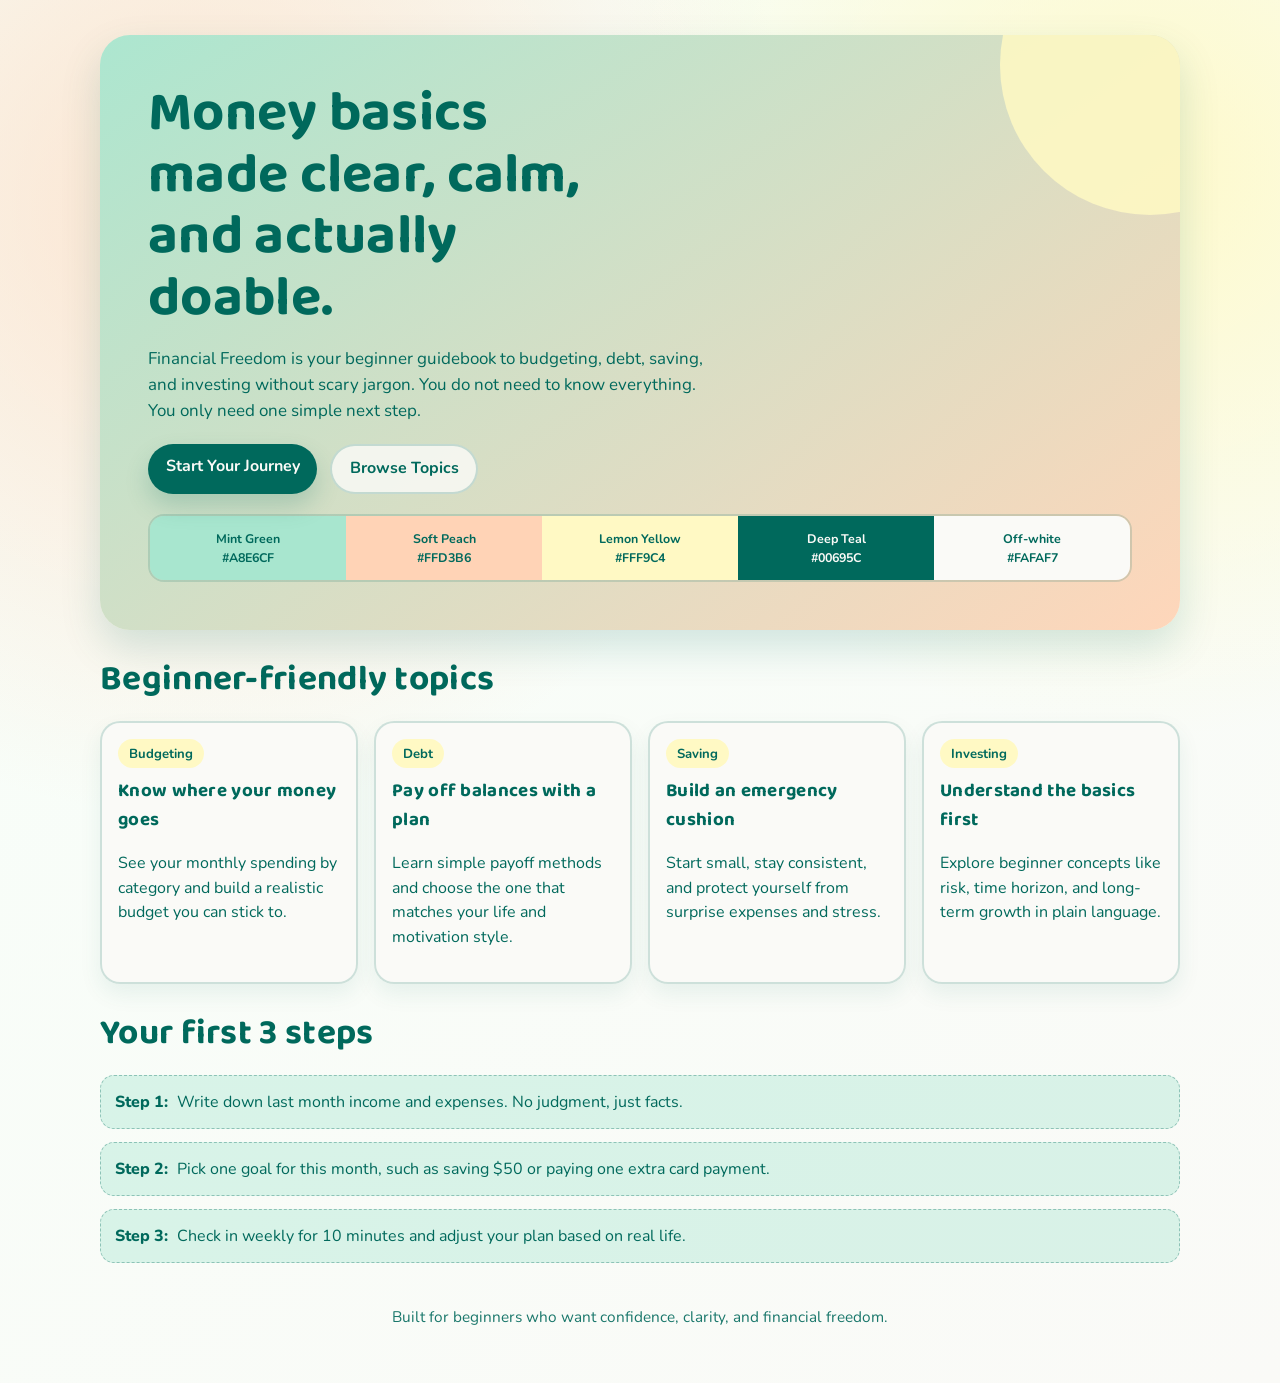
==== index.html @ d7cf0366 "budgeting" ====
<!doctype html>
<html lang="en">
	<head>
		<meta charset="UTF-8" />
		<meta name="viewport" content="width=device-width, initial-scale=1.0" />
		<title>Financial Freedom | Beginner Guidebook</title>
		<meta
			name="description"
			content="A playful beginner-friendly financial guide to budgeting, saving, debt payoff, and investing basics."
		/>
		<link rel="preconnect" href="https://fonts.googleapis.com" />
		<link rel="preconnect" href="https://fonts.gstatic.com" crossorigin />
		<link
			href="https://fonts.googleapis.com/css2?family=Baloo+2:wght@500;700;800&family=Nunito:wght@400;600;700&display=swap"
			rel="stylesheet"
		/>
		<style>
			:root {
				--mint-green: #a8e6cf;
				--soft-peach: #ffd3b6;
				--lemon-yellow: #fff9c4;
				--deep-teal: #00695c;
				--off-white: #fafaf7;

				--card-shadow: 0 18px 40px rgba(0, 105, 92, 0.16);
				--radius: 20px;
			}

			* {
				box-sizing: border-box;
			}

			html {
				-webkit-text-size-adjust: 100%;
			}

			body {
				margin: 0;
				font-family: "Nunito", "Segoe UI", Tahoma, Geneva, Verdana, sans-serif;
				background: radial-gradient(circle at 15% 15%, rgba(255, 211, 182, 0.6), transparent 38%),
					radial-gradient(circle at 90% 12%, rgba(255, 249, 196, 0.85), transparent 34%),
					linear-gradient(145deg, #f7fff9, var(--off-white));
				color: var(--deep-teal);
				line-height: 1.55;
			}

			.page {
				width: min(1080px, 92vw);
				margin: 0 auto;
				padding: 1.2rem 0 3rem;
			}

			.hero {
				margin-top: 1rem;
				background: linear-gradient(145deg, rgba(168, 230, 207, 0.95), rgba(255, 211, 182, 0.92));
				border-radius: calc(var(--radius) + 10px);
				box-shadow: var(--card-shadow);
				padding: clamp(1.5rem, 4vw, 3rem);
				position: relative;
				overflow: hidden;
			}

			.hero::after {
				content: "";
				position: absolute;
				width: 300px;
				height: 300px;
				border-radius: 50%;
				background: rgba(255, 249, 196, 0.85);
				right: -120px;
				top: -120px;
			}

			h1,
			h2,
			h3 {
				font-family: "Baloo 2", "Trebuchet MS", sans-serif;
				letter-spacing: 0.3px;
				margin: 0;
			}

			h1 {
				font-size: clamp(2rem, 5vw, 3.5rem);
				line-height: 1.1;
				max-width: 14ch;
				position: relative;
				z-index: 1;
			}

			.hero p {
				max-width: 56ch;
				font-size: 1.06rem;
				margin: 1rem 0 1.2rem;
				position: relative;
				z-index: 1;
			}

			.hero-cta {
				display: flex;
				flex-wrap: wrap;
				gap: 0.8rem;
				position: relative;
				z-index: 1;
			}

			.btn {
				display: inline-block;
				text-decoration: none;
				font-weight: 700;
				border-radius: 999px;
				padding: 0.68rem 1.1rem;
				transition: transform 220ms ease, box-shadow 220ms ease;
			}

			.btn-primary {
				background: var(--deep-teal);
				color: var(--off-white);
				box-shadow: 0 12px 24px rgba(0, 105, 92, 0.2);
			}

			.btn-secondary {
				background: rgba(250, 250, 247, 0.82);
				color: var(--deep-teal);
				border: 2px solid rgba(0, 105, 92, 0.2);
			}

			.btn:hover {
				transform: translateY(-2px) scale(1.02);
			}

			.palette-strip {
				margin: 1.25rem 0 0;
				display: grid;
				grid-template-columns: repeat(5, 1fr);
				border-radius: 16px;
				overflow: hidden;
				border: 2px solid rgba(0, 105, 92, 0.16);
			}

			.swatch {
				min-height: 64px;
				display: grid;
				place-items: center;
				text-align: center;
				font-size: 0.78rem;
				font-weight: 700;
			}

			.swatch:nth-child(1) {
				background: var(--mint-green);
			}
			.swatch:nth-child(2) {
				background: var(--soft-peach);
			}
			.swatch:nth-child(3) {
				background: var(--lemon-yellow);
			}
			.swatch:nth-child(4) {
				background: var(--deep-teal);
				color: var(--off-white);
			}
			.swatch:nth-child(5) {
				background: var(--off-white);
			}

			.section {
				margin-top: 1.4rem;
			}

			.section h2 {
				font-size: clamp(1.6rem, 3vw, 2.2rem);
			}

			.cards {
				display: grid;
				grid-template-columns: repeat(auto-fit, minmax(220px, 1fr));
				gap: 1rem;
				margin-top: 0.9rem;
			}

			.card {
				background: rgba(250, 250, 247, 0.96);
				border: 2px solid rgba(0, 105, 92, 0.18);
				border-radius: var(--radius);
				padding: 1rem;
				box-shadow: 0 10px 22px rgba(0, 105, 92, 0.08);
				animation: riseIn 650ms ease both;
			}

			.card:nth-child(2) {
				animation-delay: 120ms;
			}

			.card:nth-child(3) {
				animation-delay: 240ms;
			}

			.card:nth-child(4) {
				animation-delay: 360ms;
			}

			.chip {
				display: inline-block;
				margin-bottom: 0.55rem;
				border-radius: 999px;
				background: var(--lemon-yellow);
				padding: 0.26rem 0.7rem;
				font-weight: 700;
				font-size: 0.82rem;
			}

			.steps {
				margin: 0.9rem 0 0;
				padding: 0;
				list-style: none;
				display: grid;
				gap: 0.8rem;
			}

			.steps li {
				background: rgba(168, 230, 207, 0.4);
				border-radius: 14px;
				border: 1.5px dashed rgba(0, 105, 92, 0.35);
				padding: 0.85rem;
			}

			.step-title {
				display: inline-block;
				font-weight: 800;
				margin-right: 0.35rem;
			}

			footer {
				margin-top: 1.4rem;
				text-align: center;
				padding: 1.2rem 0 0.4rem;
				font-size: 0.96rem;
				opacity: 0.9;
			}

			@keyframes riseIn {
				from {
					transform: translateY(16px);
					opacity: 0;
				}
				to {
					transform: translateY(0);
					opacity: 1;
				}
			}

			@media (max-width: 680px) {
				.page {
					width: min(1080px, 96vw);
					padding: 0.9rem 0 2rem;
				}

				.hero {
					border-radius: 22px;
				}

				.hero-cta {
					flex-direction: column;
					align-items: stretch;
				}

				.btn {
					text-align: center;
				}

				.palette-strip {
					grid-template-columns: 1fr;
				}

				.swatch {
					min-height: 50px;
				}

				.cards {
					grid-template-columns: 1fr;
				}
			}

			@media (max-width: 420px) {
				h1 {
					font-size: clamp(1.8rem, 8.5vw, 2.35rem);
				}

				.hero p,
				footer {
					font-size: 0.95rem;
				}
			}
		</style>
	</head>
	<body>
		<main class="page">
			<section class="hero" aria-label="Hero section">
				<h1>Money basics made clear, calm, and actually doable.</h1>
				<p>
					Financial Freedom is your beginner guidebook to budgeting, debt, saving, and investing without scary
					jargon. You do not need to know everything. You only need one simple next step.
				</p>
				<div class="hero-cta">
					<a class="btn btn-primary" href="#start">Start Your Journey</a>
					<a class="btn btn-secondary" href="#topics">Browse Topics</a>
				</div>
				<div class="palette-strip" aria-label="Brand color palette">
					<div class="swatch">Mint Green<br />#A8E6CF</div>
					<div class="swatch">Soft Peach<br />#FFD3B6</div>
					<div class="swatch">Lemon Yellow<br />#FFF9C4</div>
					<div class="swatch">Deep Teal<br />#00695C</div>
					<div class="swatch">Off-white<br />#FAFAF7</div>
				</div>
			</section>

			<section class="section" id="topics" aria-label="Main topics">
				<h2>Beginner-friendly topics</h2>
				<div class="cards">
					<article class="card">
						<span class="chip">Budgeting</span>
						<h3>Know where your money goes</h3>
						<p>See your monthly spending by category and build a realistic budget you can stick to.</p>
					</article>

					<article class="card">
						<span class="chip">Debt</span>
						<h3>Pay off balances with a plan</h3>
						<p>Learn simple payoff methods and choose the one that matches your life and motivation style.</p>
					</article>

					<article class="card">
						<span class="chip">Saving</span>
						<h3>Build an emergency cushion</h3>
						<p>Start small, stay consistent, and protect yourself from surprise expenses and stress.</p>
					</article>

					<article class="card">
						<span class="chip">Investing</span>
						<h3>Understand the basics first</h3>
						<p>Explore beginner concepts like risk, time horizon, and long-term growth in plain language.</p>
					</article>
				</div>
			</section>

			<section class="section" id="start" aria-label="Getting started steps">
				<h2>Your first 3 steps</h2>
				<ol class="steps">
					<li>
						<span class="step-title">Step 1:</span>
						Write down last month income and expenses. No judgment, just facts.
					</li>
					<li>
						<span class="step-title">Step 2:</span>
						Pick one goal for this month, such as saving $50 or paying one extra card payment.
					</li>
					<li>
						<span class="step-title">Step 3:</span>
						Check in weekly for 10 minutes and adjust your plan based on real life.
					</li>
				</ol>
			</section>

			<footer>
				Built for beginners who want confidence, clarity, and financial freedom.
			</footer>
		</main>
	</body>
</html>
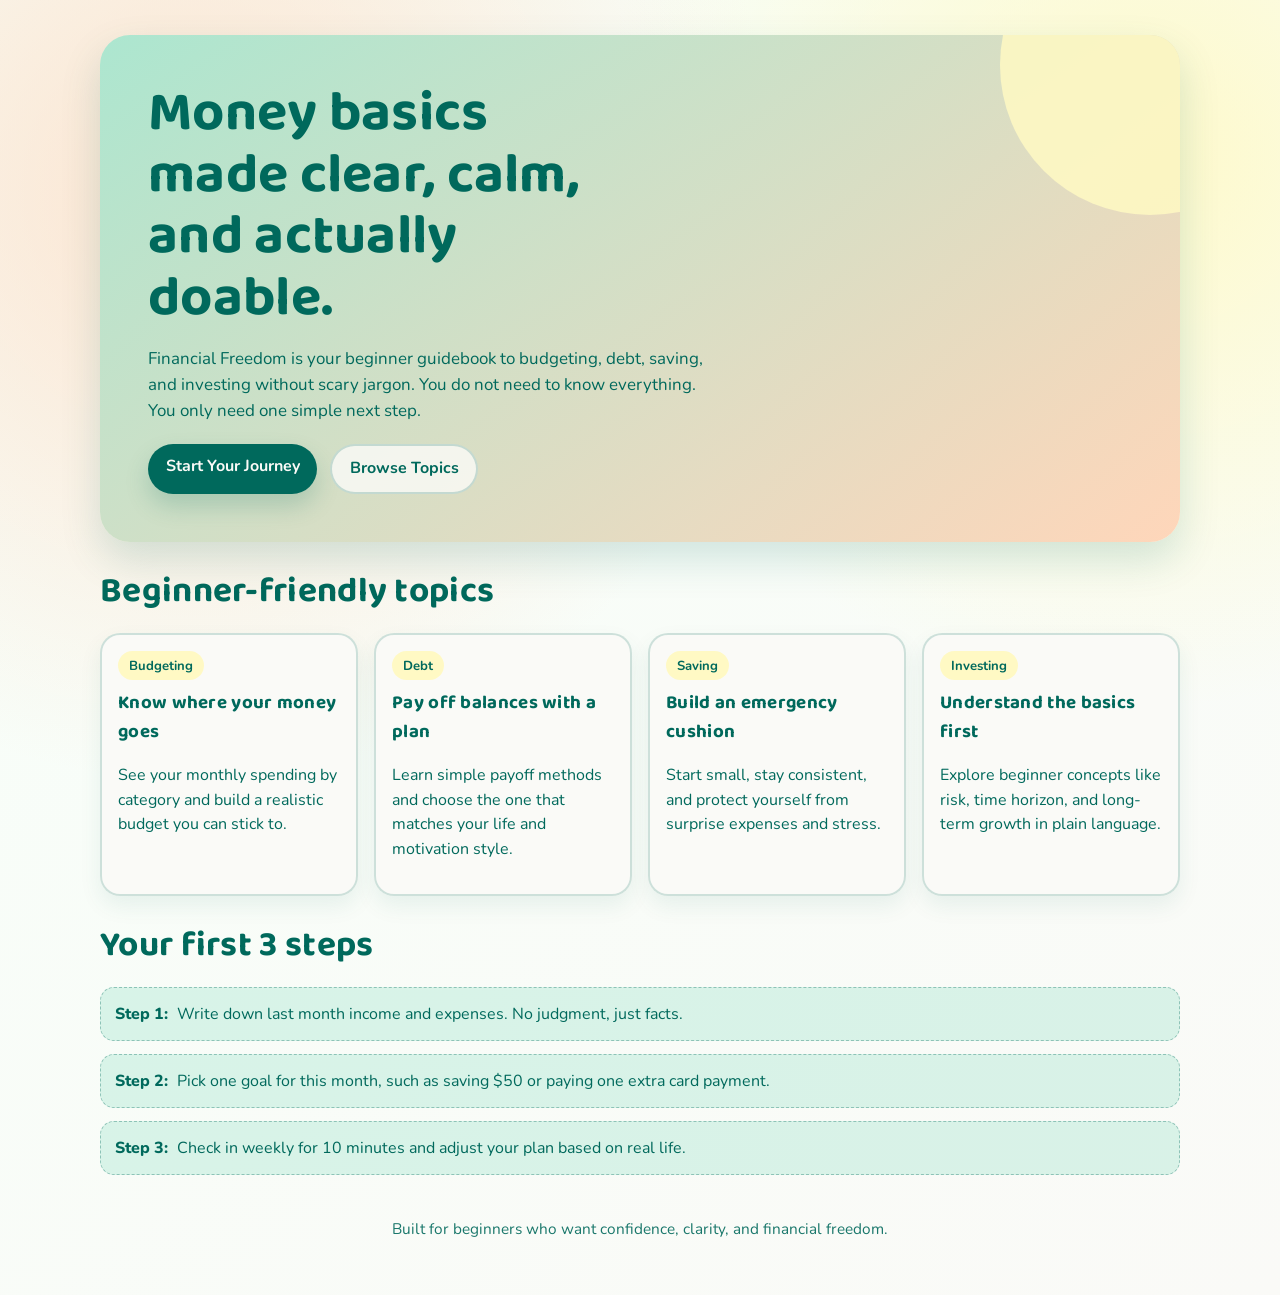
==== commit c0dabf17: "Update index.html" ====
--- a/index.html
+++ b/index.html
@@ -128,41 +128,6 @@
 				transform: translateY(-2px) scale(1.02);
 			}
 
-			.palette-strip {
-				margin: 1.25rem 0 0;
-				display: grid;
-				grid-template-columns: repeat(5, 1fr);
-				border-radius: 16px;
-				overflow: hidden;
-				border: 2px solid rgba(0, 105, 92, 0.16);
-			}
-
-			.swatch {
-				min-height: 64px;
-				display: grid;
-				place-items: center;
-				text-align: center;
-				font-size: 0.78rem;
-				font-weight: 700;
-			}
-
-			.swatch:nth-child(1) {
-				background: var(--mint-green);
-			}
-			.swatch:nth-child(2) {
-				background: var(--soft-peach);
-			}
-			.swatch:nth-child(3) {
-				background: var(--lemon-yellow);
-			}
-			.swatch:nth-child(4) {
-				background: var(--deep-teal);
-				color: var(--off-white);
-			}
-			.swatch:nth-child(5) {
-				background: var(--off-white);
-			}
-
 			.section {
 				margin-top: 1.4rem;
 			}
@@ -266,14 +231,6 @@
 
 				.btn {
 					text-align: center;
-				}
-
-				.palette-strip {
-					grid-template-columns: 1fr;
-				}
-
-				.swatch {
-					min-height: 50px;
 				}
 
 				.cards {
@@ -304,13 +261,6 @@
 				<div class="hero-cta">
 					<a class="btn btn-primary" href="#start">Start Your Journey</a>
 					<a class="btn btn-secondary" href="#topics">Browse Topics</a>
-				</div>
-				<div class="palette-strip" aria-label="Brand color palette">
-					<div class="swatch">Mint Green<br />#A8E6CF</div>
-					<div class="swatch">Soft Peach<br />#FFD3B6</div>
-					<div class="swatch">Lemon Yellow<br />#FFF9C4</div>
-					<div class="swatch">Deep Teal<br />#00695C</div>
-					<div class="swatch">Off-white<br />#FAFAF7</div>
 				</div>
 			</section>
 
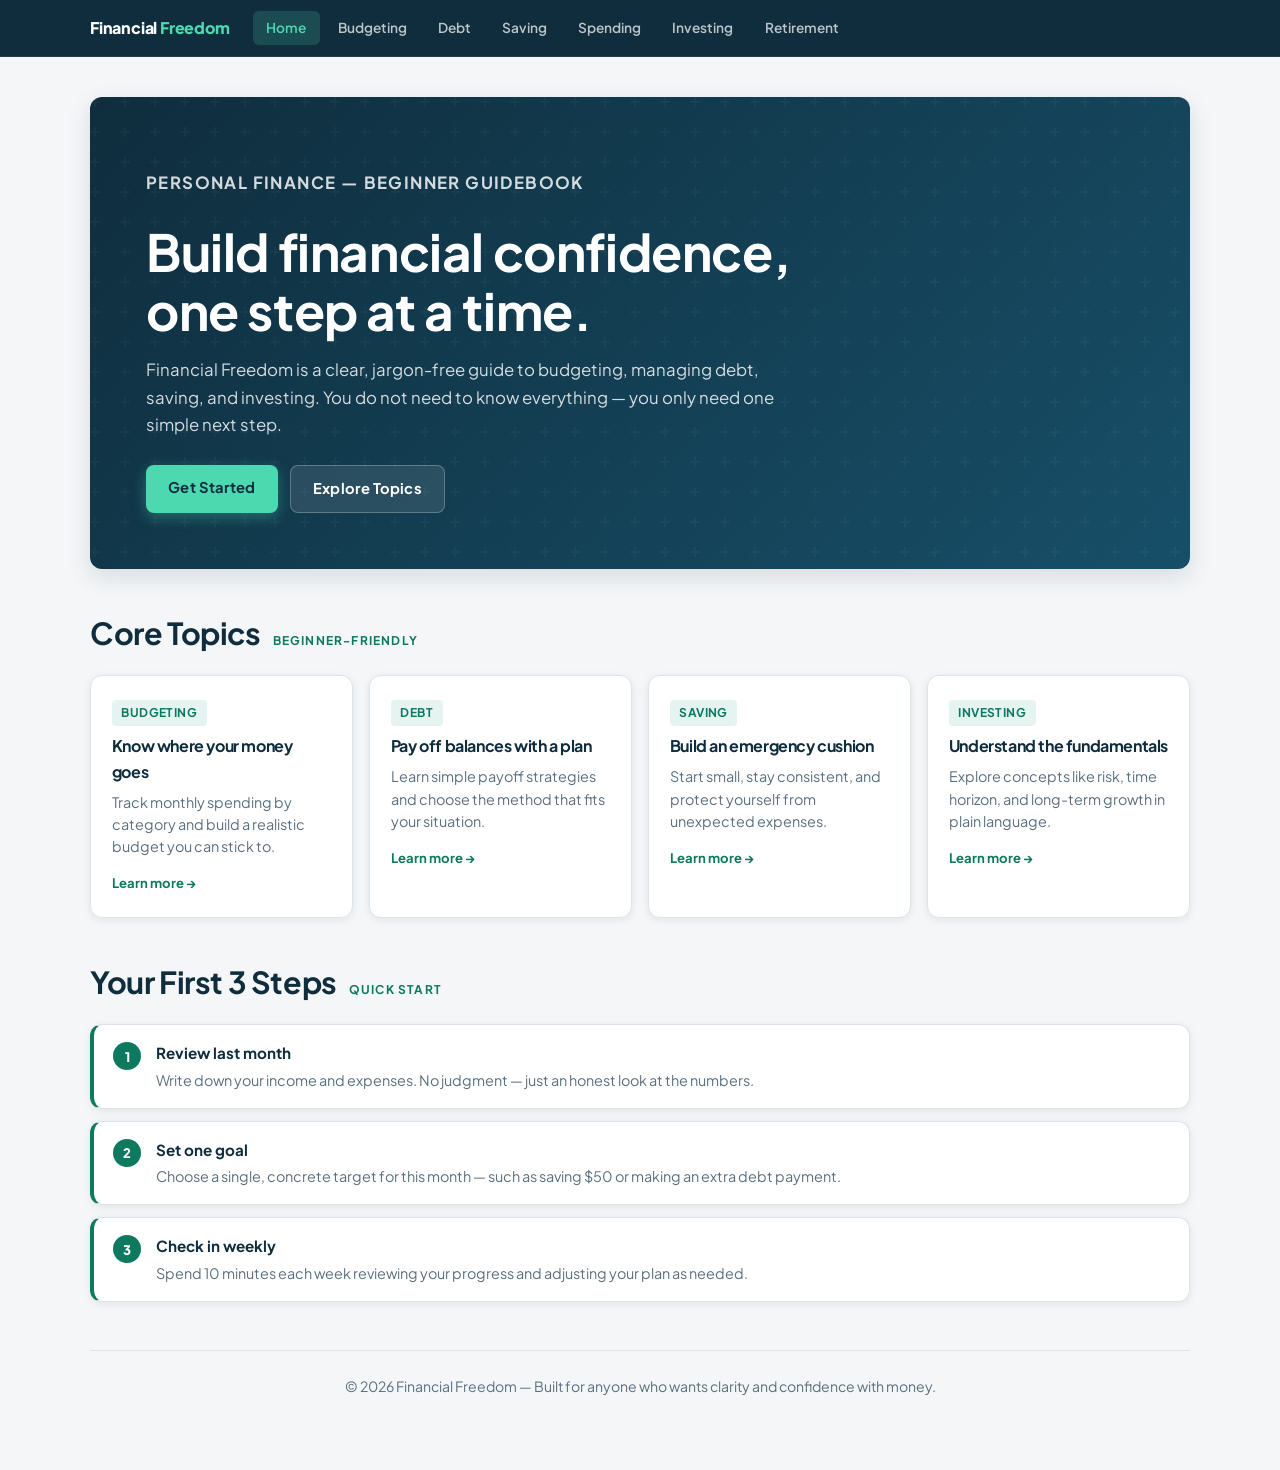
==== commit 574b0154: "changes" ====
--- a/index.html
+++ b/index.html
@@ -11,19 +11,23 @@
 		<link rel="preconnect" href="https://fonts.googleapis.com" />
 		<link rel="preconnect" href="https://fonts.gstatic.com" crossorigin />
 		<link
-			href="https://fonts.googleapis.com/css2?family=Baloo+2:wght@500;700;800&family=Nunito:wght@400;600;700&display=swap"
+			href="https://fonts.googleapis.com/css2?family=Plus+Jakarta+Sans:wght@400;500;600;700;800&display=swap"
 			rel="stylesheet"
 		/>
 		<style>
 			:root {
-				--mint-green: #a8e6cf;
-				--soft-peach: #ffd3b6;
-				--lemon-yellow: #fff9c4;
-				--deep-teal: #00695c;
-				--off-white: #fafaf7;
-
-				--card-shadow: 0 18px 40px rgba(0, 105, 92, 0.16);
-				--radius: 20px;
+				--navy: #0f2d3d;
+				--teal: #0d7a5f;
+				--teal-light: #e6f4f1;
+				--accent: #1a9e7e;
+				--text: #1c2b33;
+				--text-muted: #5a7080;
+				--bg: #f4f6f8;
+				--surface: #ffffff;
+				--border: #dde3e8;
+				--radius: 12px;
+				--shadow-sm: 0 2px 8px rgba(15, 45, 61, 0.08);
+				--shadow-md: 0 8px 24px rgba(15, 45, 61, 0.12);
 			}
 
 			* {
@@ -32,73 +36,141 @@
 
 			html {
 				-webkit-text-size-adjust: 100%;
+				scroll-behavior: smooth;
 			}
 
 			body {
 				margin: 0;
-				font-family: "Nunito", "Segoe UI", Tahoma, Geneva, Verdana, sans-serif;
-				background: radial-gradient(circle at 15% 15%, rgba(255, 211, 182, 0.6), transparent 38%),
-					radial-gradient(circle at 90% 12%, rgba(255, 249, 196, 0.85), transparent 34%),
-					linear-gradient(145deg, #f7fff9, var(--off-white));
-				color: var(--deep-teal);
-				line-height: 1.55;
-			}
-
+				font-family: "Plus Jakarta Sans", "Segoe UI", system-ui, sans-serif;
+				background: var(--bg);
+				color: var(--text);
+				line-height: 1.6;
+				font-size: 1rem;
+			}
+
+			/* ── Top navigation ── */
+			.top-nav {
+				position: sticky;
+				top: 0;
+				z-index: 100;
+				background: var(--navy);
+				border-bottom: 1px solid rgba(255, 255, 255, 0.08);
+				padding: 0;
+			}
+
+			.top-nav-inner {
+				width: min(1100px, 92vw);
+				margin: 0 auto;
+				display: flex;
+				align-items: center;
+				gap: 0.25rem;
+				height: 56px;
+			}
+
+			.nav-brand {
+				font-weight: 800;
+				font-size: 1rem;
+				color: #ffffff;
+				text-decoration: none;
+				letter-spacing: -0.2px;
+				margin-right: 1.2rem;
+				white-space: nowrap;
+				flex-shrink: 0;
+			}
+
+			.nav-brand span {
+				color: #4dd9b0;
+			}
+
+			.nav-btn {
+				display: inline-block;
+				text-decoration: none;
+				padding: 0.36rem 0.85rem;
+				border-radius: 6px;
+				font-weight: 600;
+				font-size: 0.855rem;
+				color: rgba(255, 255, 255, 0.72);
+				background: transparent;
+				border: none;
+				transition: background 180ms ease, color 180ms ease;
+				white-space: nowrap;
+			}
+
+			.nav-btn:hover {
+				background: rgba(255, 255, 255, 0.1);
+				color: #ffffff;
+			}
+
+			.nav-btn.active {
+				background: rgba(77, 217, 176, 0.18);
+				color: #4dd9b0;
+			}
+
+			/* ── Page layout ── */
 			.page {
-				width: min(1080px, 92vw);
+				width: min(1100px, 92vw);
 				margin: 0 auto;
-				padding: 1.2rem 0 3rem;
-			}
-
+				padding: 2.5rem 0 4rem;
+			}
+
+			h1, h2, h3 {
+				font-family: "Plus Jakarta Sans", sans-serif;
+				letter-spacing: -0.4px;
+				margin: 0;
+			}
+
+			/* ── Hero ── */
 			.hero {
-				margin-top: 1rem;
-				background: linear-gradient(145deg, rgba(168, 230, 207, 0.95), rgba(255, 211, 182, 0.92));
-				border-radius: calc(var(--radius) + 10px);
-				box-shadow: var(--card-shadow);
-				padding: clamp(1.5rem, 4vw, 3rem);
+				background: linear-gradient(135deg, var(--navy) 0%, #174f68 100%);
+				border-radius: var(--radius);
+				box-shadow: var(--shadow-md);
+				padding: clamp(2rem, 5vw, 3.5rem);
 				position: relative;
 				overflow: hidden;
-			}
-
-			.hero::after {
+				color: #ffffff;
+			}
+
+			.hero::before {
 				content: "";
 				position: absolute;
-				width: 300px;
-				height: 300px;
-				border-radius: 50%;
-				background: rgba(255, 249, 196, 0.85);
-				right: -120px;
-				top: -120px;
-			}
-
-			h1,
-			h2,
-			h3 {
-				font-family: "Baloo 2", "Trebuchet MS", sans-serif;
-				letter-spacing: 0.3px;
-				margin: 0;
+				inset: 0;
+				background: url("data:image/svg+xml,%3Csvg width='60' height='60' viewBox='0 0 60 60' xmlns='http://www.w3.org/2000/svg'%3E%3Cg fill='none' fill-rule='evenodd'%3E%3Cg fill='%23ffffff' fill-opacity='0.03'%3E%3Cpath d='M36 34v-4h-2v4h-4v2h4v4h2v-4h4v-2h-4zm0-30V0h-2v4h-4v2h4v4h2V6h4V4h-4zM6 34v-4H4v4H0v2h4v4h2v-4h4v-2H6zM6 4V0H4v4H0v2h4v4h2V6h4V4H6z'/%3E%3C/g%3E%3C/g%3E%3C/svg%3E");
 			}
 
 			h1 {
-				font-size: clamp(2rem, 5vw, 3.5rem);
-				line-height: 1.1;
-				max-width: 14ch;
+				font-size: clamp(1.9rem, 4.5vw, 3.2rem);
+				line-height: 1.15;
+				max-width: 18ch;
 				position: relative;
 				z-index: 1;
-			}
-
-			.hero p {
-				max-width: 56ch;
-				font-size: 1.06rem;
-				margin: 1rem 0 1.2rem;
+				color: #ffffff;
+			}
+
+			.hero-eyebrow {
+				font-size: 0.78rem;
+				font-weight: 700;
+				letter-spacing: 1.4px;
+				text-transform: uppercase;
+				color: #4dd9b0;
+				margin-bottom: 0.75rem;
 				position: relative;
 				z-index: 1;
+			}
+
+			.hero p {
+				max-width: 54ch;
+				font-size: 1.05rem;
+				margin: 1rem 0 1.6rem;
+				position: relative;
+				z-index: 1;
+				color: rgba(255, 255, 255, 0.82);
+				line-height: 1.65;
 			}
 
 			.hero-cta {
 				display: flex;
 				flex-wrap: wrap;
-				gap: 0.8rem;
+				gap: 0.75rem;
 				position: relative;
 				z-index: 1;
 			}
@@ -107,212 +179,305 @@
 				display: inline-block;
 				text-decoration: none;
 				font-weight: 700;
-				border-radius: 999px;
-				padding: 0.68rem 1.1rem;
-				transition: transform 220ms ease, box-shadow 220ms ease;
+				font-size: 0.92rem;
+				border-radius: 8px;
+				padding: 0.7rem 1.4rem;
+				transition: transform 200ms ease, box-shadow 200ms ease, background 200ms ease;
+				letter-spacing: 0.1px;
 			}
 
 			.btn-primary {
-				background: var(--deep-teal);
-				color: var(--off-white);
-				box-shadow: 0 12px 24px rgba(0, 105, 92, 0.2);
+				background: #4dd9b0;
+				color: var(--navy);
+				box-shadow: 0 4px 14px rgba(77, 217, 176, 0.35);
+			}
+
+			.btn-primary:hover {
+				background: #3ecfa6;
+				transform: translateY(-2px);
+				box-shadow: 0 8px 20px rgba(77, 217, 176, 0.4);
 			}
 
 			.btn-secondary {
-				background: rgba(250, 250, 247, 0.82);
-				color: var(--deep-teal);
-				border: 2px solid rgba(0, 105, 92, 0.2);
-			}
-
-			.btn:hover {
-				transform: translateY(-2px) scale(1.02);
-			}
-
+				background: rgba(255, 255, 255, 0.1);
+				color: #ffffff;
+				border: 1.5px solid rgba(255, 255, 255, 0.25);
+			}
+
+			.btn-secondary:hover {
+				background: rgba(255, 255, 255, 0.18);
+				transform: translateY(-2px);
+			}
+
+			/* ── Sections ── */
 			.section {
-				margin-top: 1.4rem;
+				margin-top: 2.5rem;
+			}
+
+			.section-header {
+				display: flex;
+				align-items: baseline;
+				gap: 0.75rem;
+				margin-bottom: 1.1rem;
 			}
 
 			.section h2 {
-				font-size: clamp(1.6rem, 3vw, 2.2rem);
-			}
-
+				font-size: clamp(1.4rem, 2.8vw, 1.9rem);
+				color: var(--navy);
+			}
+
+			.section-tag {
+				font-size: 0.75rem;
+				font-weight: 700;
+				letter-spacing: 1.2px;
+				text-transform: uppercase;
+				color: var(--teal);
+			}
+
+			/* ── Cards ── */
 			.cards {
 				display: grid;
-				grid-template-columns: repeat(auto-fit, minmax(220px, 1fr));
+				grid-template-columns: repeat(auto-fit, minmax(230px, 1fr));
 				gap: 1rem;
-				margin-top: 0.9rem;
 			}
 
 			.card {
-				background: rgba(250, 250, 247, 0.96);
-				border: 2px solid rgba(0, 105, 92, 0.18);
+				background: var(--surface);
+				border: 1px solid var(--border);
 				border-radius: var(--radius);
-				padding: 1rem;
-				box-shadow: 0 10px 22px rgba(0, 105, 92, 0.08);
-				animation: riseIn 650ms ease both;
-			}
-
-			.card:nth-child(2) {
-				animation-delay: 120ms;
-			}
-
-			.card:nth-child(3) {
-				animation-delay: 240ms;
-			}
-
-			.card:nth-child(4) {
-				animation-delay: 360ms;
+				padding: 1.4rem 1.3rem;
+				box-shadow: var(--shadow-sm);
+				transition: box-shadow 220ms ease, transform 220ms ease;
+				animation: riseIn 550ms ease both;
+				text-decoration: none;
+				display: block;
+				color: inherit;
+			}
+
+			.card:hover {
+				box-shadow: var(--shadow-md);
+				transform: translateY(-3px);
+			}
+
+			.card:nth-child(2) { animation-delay: 80ms; }
+			.card:nth-child(3) { animation-delay: 160ms; }
+			.card:nth-child(4) { animation-delay: 240ms; }
+
+			.card h3 {
+				font-size: 1rem;
+				color: var(--navy);
+				margin: 0.45rem 0 0.4rem;
+			}
+
+			.card p {
+				margin: 0;
+				font-size: 0.9rem;
+				color: var(--text-muted);
+				line-height: 1.55;
 			}
 
 			.chip {
 				display: inline-block;
-				margin-bottom: 0.55rem;
-				border-radius: 999px;
-				background: var(--lemon-yellow);
-				padding: 0.26rem 0.7rem;
-				font-weight: 700;
+				border-radius: 4px;
+				background: var(--teal-light);
+				color: var(--teal);
+				padding: 0.22rem 0.6rem;
+				font-weight: 700;
+				font-size: 0.75rem;
+				letter-spacing: 0.4px;
+				text-transform: uppercase;
+			}
+
+			.card-arrow {
+				display: inline-block;
+				margin-top: 0.9rem;
 				font-size: 0.82rem;
-			}
-
+				font-weight: 700;
+				color: var(--teal);
+			}
+
+			/* ── Steps ── */
 			.steps {
-				margin: 0.9rem 0 0;
+				margin: 0;
 				padding: 0;
 				list-style: none;
 				display: grid;
-				gap: 0.8rem;
+				gap: 0.75rem;
 			}
 
 			.steps li {
-				background: rgba(168, 230, 207, 0.4);
-				border-radius: 14px;
-				border: 1.5px dashed rgba(0, 105, 92, 0.35);
-				padding: 0.85rem;
+				background: var(--surface);
+				border: 1px solid var(--border);
+				border-left: 4px solid var(--teal);
+				border-radius: var(--radius);
+				padding: 1rem 1.2rem;
+				box-shadow: var(--shadow-sm);
+				display: flex;
+				gap: 0.9rem;
+				align-items: flex-start;
+			}
+
+			.step-number {
+				flex-shrink: 0;
+				width: 28px;
+				height: 28px;
+				background: var(--teal);
+				color: #fff;
+				border-radius: 50%;
+				font-size: 0.82rem;
+				font-weight: 800;
+				display: flex;
+				align-items: center;
+				justify-content: center;
+				margin-top: 1px;
+			}
+
+			.step-body {
+				flex: 1;
 			}
 
 			.step-title {
-				display: inline-block;
-				font-weight: 800;
-				margin-right: 0.35rem;
-			}
-
+				display: block;
+				font-weight: 700;
+				font-size: 0.95rem;
+				color: var(--navy);
+				margin-bottom: 0.2rem;
+			}
+
+			.step-body p {
+				margin: 0;
+				font-size: 0.9rem;
+				color: var(--text-muted);
+			}
+
+			/* ── Footer ── */
 			footer {
-				margin-top: 1.4rem;
+				margin-top: 3rem;
+				border-top: 1px solid var(--border);
+				padding: 1.5rem 0 0.5rem;
 				text-align: center;
-				padding: 1.2rem 0 0.4rem;
-				font-size: 0.96rem;
-				opacity: 0.9;
+				font-size: 0.88rem;
+				color: var(--text-muted);
 			}
 
 			@keyframes riseIn {
-				from {
-					transform: translateY(16px);
-					opacity: 0;
-				}
-				to {
-					transform: translateY(0);
-					opacity: 1;
-				}
+				from { transform: translateY(14px); opacity: 0; }
+				to   { transform: translateY(0);    opacity: 1; }
 			}
 
 			@media (max-width: 680px) {
-				.page {
-					width: min(1080px, 96vw);
-					padding: 0.9rem 0 2rem;
-				}
-
-				.hero {
-					border-radius: 22px;
-				}
-
-				.hero-cta {
-					flex-direction: column;
-					align-items: stretch;
-				}
-
-				.btn {
-					text-align: center;
-				}
-
-				.cards {
-					grid-template-columns: 1fr;
-				}
+				.page { width: min(1100px, 96vw); padding: 1.5rem 0 2.5rem; }
+				.hero-cta { flex-direction: column; align-items: stretch; }
+				.btn { text-align: center; }
+				.cards { grid-template-columns: 1fr; }
+			}
+
+			@media (max-width: 600px) {
+				.top-nav-inner { height: auto; flex-wrap: wrap; padding: 0.5rem 0; gap: 0.2rem; }
+				.nav-brand { width: 100%; padding: 0.3rem 0 0.2rem; }
+				.nav-btn { font-size: 0.8rem; padding: 0.3rem 0.65rem; }
 			}
 
 			@media (max-width: 420px) {
-				h1 {
-					font-size: clamp(1.8rem, 8.5vw, 2.35rem);
-				}
-
-				.hero p,
-				footer {
-					font-size: 0.95rem;
-				}
+				h1 { font-size: clamp(1.7rem, 8vw, 2.2rem); }
 			}
 		</style>
 	</head>
 	<body>
+		<nav class="top-nav" aria-label="Site navigation">
+			<div class="top-nav-inner">
+				<a class="nav-brand" href="index.html">Financial <span>Freedom</span></a>
+				<a class="nav-btn active" href="index.html">Home</a>
+				<a class="nav-btn" href="budgeting.html">Budgeting</a>
+				<a class="nav-btn" href="debt.html">Debt</a>
+				<a class="nav-btn" href="saving.html">Saving</a>
+				<a class="nav-btn" href="spending.html">Spending</a>
+				<a class="nav-btn" href="investment.html">Investing</a>
+				<a class="nav-btn" href="retirement.html">Retirement</a>
+			</div>
+		</nav>
 		<main class="page">
 			<section class="hero" aria-label="Hero section">
-				<h1>Money basics made clear, calm, and actually doable.</h1>
+				<p class="hero-eyebrow">Personal Finance &mdash; Beginner Guidebook</p>
+				<h1>Build financial confidence, one step at a time.</h1>
 				<p>
-					Financial Freedom is your beginner guidebook to budgeting, debt, saving, and investing without scary
-					jargon. You do not need to know everything. You only need one simple next step.
+					Financial Freedom is a clear, jargon-free guide to budgeting, managing debt, saving, and investing.
+					You do not need to know everything &mdash; you only need one simple next step.
 				</p>
 				<div class="hero-cta">
-					<a class="btn btn-primary" href="#start">Start Your Journey</a>
-					<a class="btn btn-secondary" href="#topics">Browse Topics</a>
+					<a class="btn btn-primary" href="#start">Get Started</a>
+					<a class="btn btn-secondary" href="#topics">Explore Topics</a>
 				</div>
 			</section>
 
 			<section class="section" id="topics" aria-label="Main topics">
-				<h2>Beginner-friendly topics</h2>
+				<div class="section-header">
+					<h2>Core Topics</h2>
+					<span class="section-tag">Beginner-Friendly</span>
+				</div>
 				<div class="cards">
-					<article class="card">
+					<a class="card" href="budgeting.html">
 						<span class="chip">Budgeting</span>
 						<h3>Know where your money goes</h3>
-						<p>See your monthly spending by category and build a realistic budget you can stick to.</p>
-					</article>
-
-					<article class="card">
+						<p>Track monthly spending by category and build a realistic budget you can stick to.</p>
+						<span class="card-arrow">Learn more &rarr;</span>
+					</a>
+
+					<a class="card" href="debt.html">
 						<span class="chip">Debt</span>
 						<h3>Pay off balances with a plan</h3>
-						<p>Learn simple payoff methods and choose the one that matches your life and motivation style.</p>
-					</article>
-
-					<article class="card">
+						<p>Learn simple payoff strategies and choose the method that fits your situation.</p>
+						<span class="card-arrow">Learn more &rarr;</span>
+					</a>
+
+					<a class="card" href="saving.html">
 						<span class="chip">Saving</span>
 						<h3>Build an emergency cushion</h3>
-						<p>Start small, stay consistent, and protect yourself from surprise expenses and stress.</p>
-					</article>
-
-					<article class="card">
+						<p>Start small, stay consistent, and protect yourself from unexpected expenses.</p>
+						<span class="card-arrow">Learn more &rarr;</span>
+					</a>
+
+					<a class="card" href="investment.html">
 						<span class="chip">Investing</span>
-						<h3>Understand the basics first</h3>
-						<p>Explore beginner concepts like risk, time horizon, and long-term growth in plain language.</p>
-					</article>
+						<h3>Understand the fundamentals</h3>
+						<p>Explore concepts like risk, time horizon, and long-term growth in plain language.</p>
+						<span class="card-arrow">Learn more &rarr;</span>
+					</a>
 				</div>
 			</section>
 
 			<section class="section" id="start" aria-label="Getting started steps">
-				<h2>Your first 3 steps</h2>
+				<div class="section-header">
+					<h2>Your First 3 Steps</h2>
+					<span class="section-tag">Quick Start</span>
+				</div>
 				<ol class="steps">
 					<li>
-						<span class="step-title">Step 1:</span>
-						Write down last month income and expenses. No judgment, just facts.
+						<span class="step-number">1</span>
+						<div class="step-body">
+							<span class="step-title">Review last month</span>
+							<p>Write down your income and expenses. No judgment &mdash; just an honest look at the numbers.</p>
+						</div>
 					</li>
 					<li>
-						<span class="step-title">Step 2:</span>
-						Pick one goal for this month, such as saving $50 or paying one extra card payment.
+						<span class="step-number">2</span>
+						<div class="step-body">
+							<span class="step-title">Set one goal</span>
+							<p>Choose a single, concrete target for this month &mdash; such as saving $50 or making an extra debt payment.</p>
+						</div>
 					</li>
 					<li>
-						<span class="step-title">Step 3:</span>
-						Check in weekly for 10 minutes and adjust your plan based on real life.
+						<span class="step-number">3</span>
+						<div class="step-body">
+							<span class="step-title">Check in weekly</span>
+							<p>Spend 10 minutes each week reviewing your progress and adjusting your plan as needed.</p>
+						</div>
 					</li>
 				</ol>
 			</section>
 
 			<footer>
-				Built for beginners who want confidence, clarity, and financial freedom.
+				&copy; 2026 Financial Freedom &mdash; Built for anyone who wants clarity and confidence with money.
 			</footer>
 		</main>
 	</body>
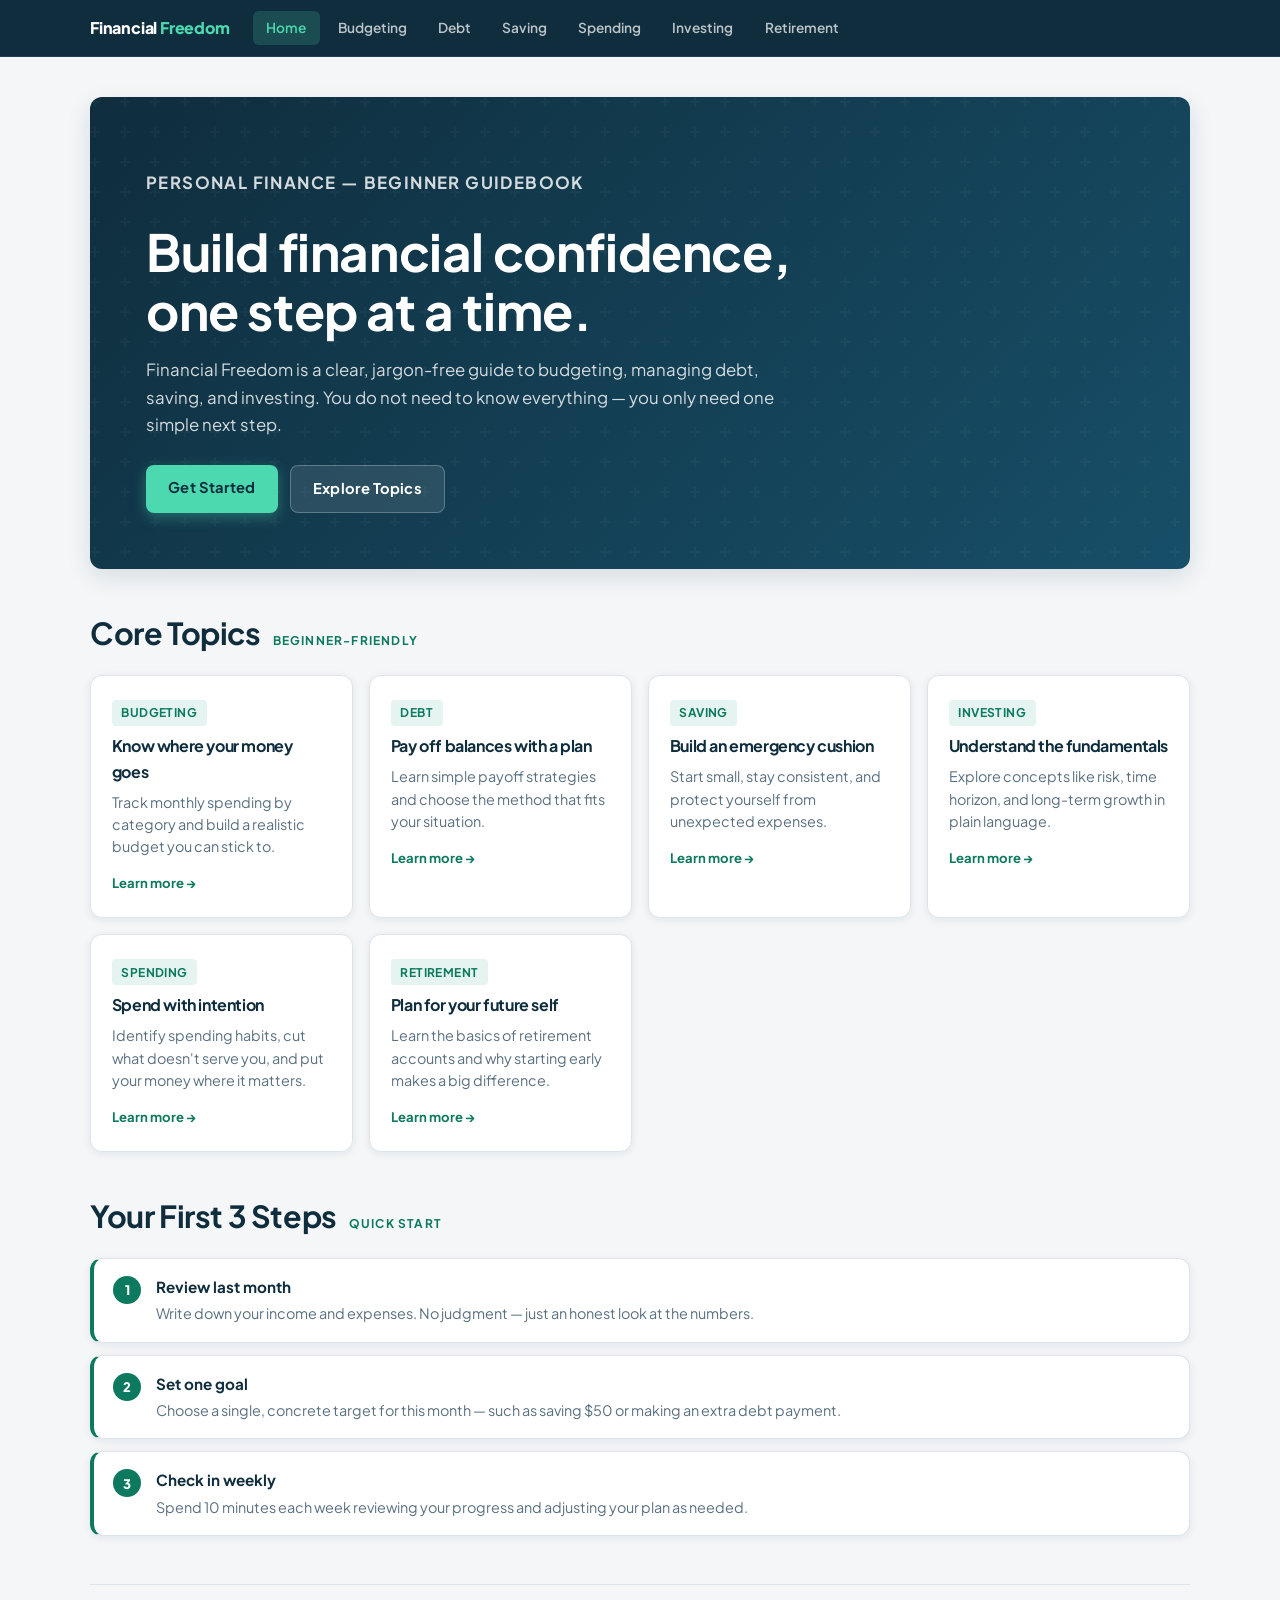
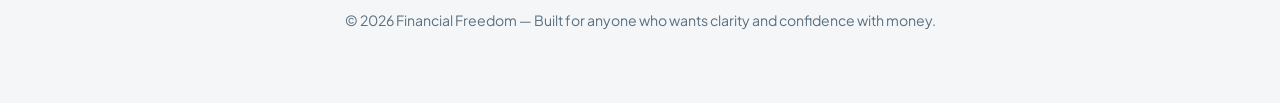
==== commit 6ab009d2: "additional features" ====
--- a/index.html
+++ b/index.html
@@ -405,7 +405,7 @@
 					You do not need to know everything &mdash; you only need one simple next step.
 				</p>
 				<div class="hero-cta">
-					<a class="btn btn-primary" href="#start">Get Started</a>
+					<a class="btn btn-primary" href="customize.html">Get Started</a>
 					<a class="btn btn-secondary" href="#topics">Explore Topics</a>
 				</div>
 			</section>
@@ -441,6 +441,20 @@
 						<span class="chip">Investing</span>
 						<h3>Understand the fundamentals</h3>
 						<p>Explore concepts like risk, time horizon, and long-term growth in plain language.</p>
+						<span class="card-arrow">Learn more &rarr;</span>
+					</a>
+
+					<a class="card" href="spending.html">
+						<span class="chip">Spending</span>
+						<h3>Spend with intention</h3>
+						<p>Identify spending habits, cut what doesn't serve you, and put your money where it matters.</p>
+						<span class="card-arrow">Learn more &rarr;</span>
+					</a>
+
+					<a class="card" href="retirement.html">
+						<span class="chip">Retirement</span>
+						<h3>Plan for your future self</h3>
+						<p>Learn the basics of retirement accounts and why starting early makes a big difference.</p>
 						<span class="card-arrow">Learn more &rarr;</span>
 					</a>
 				</div>
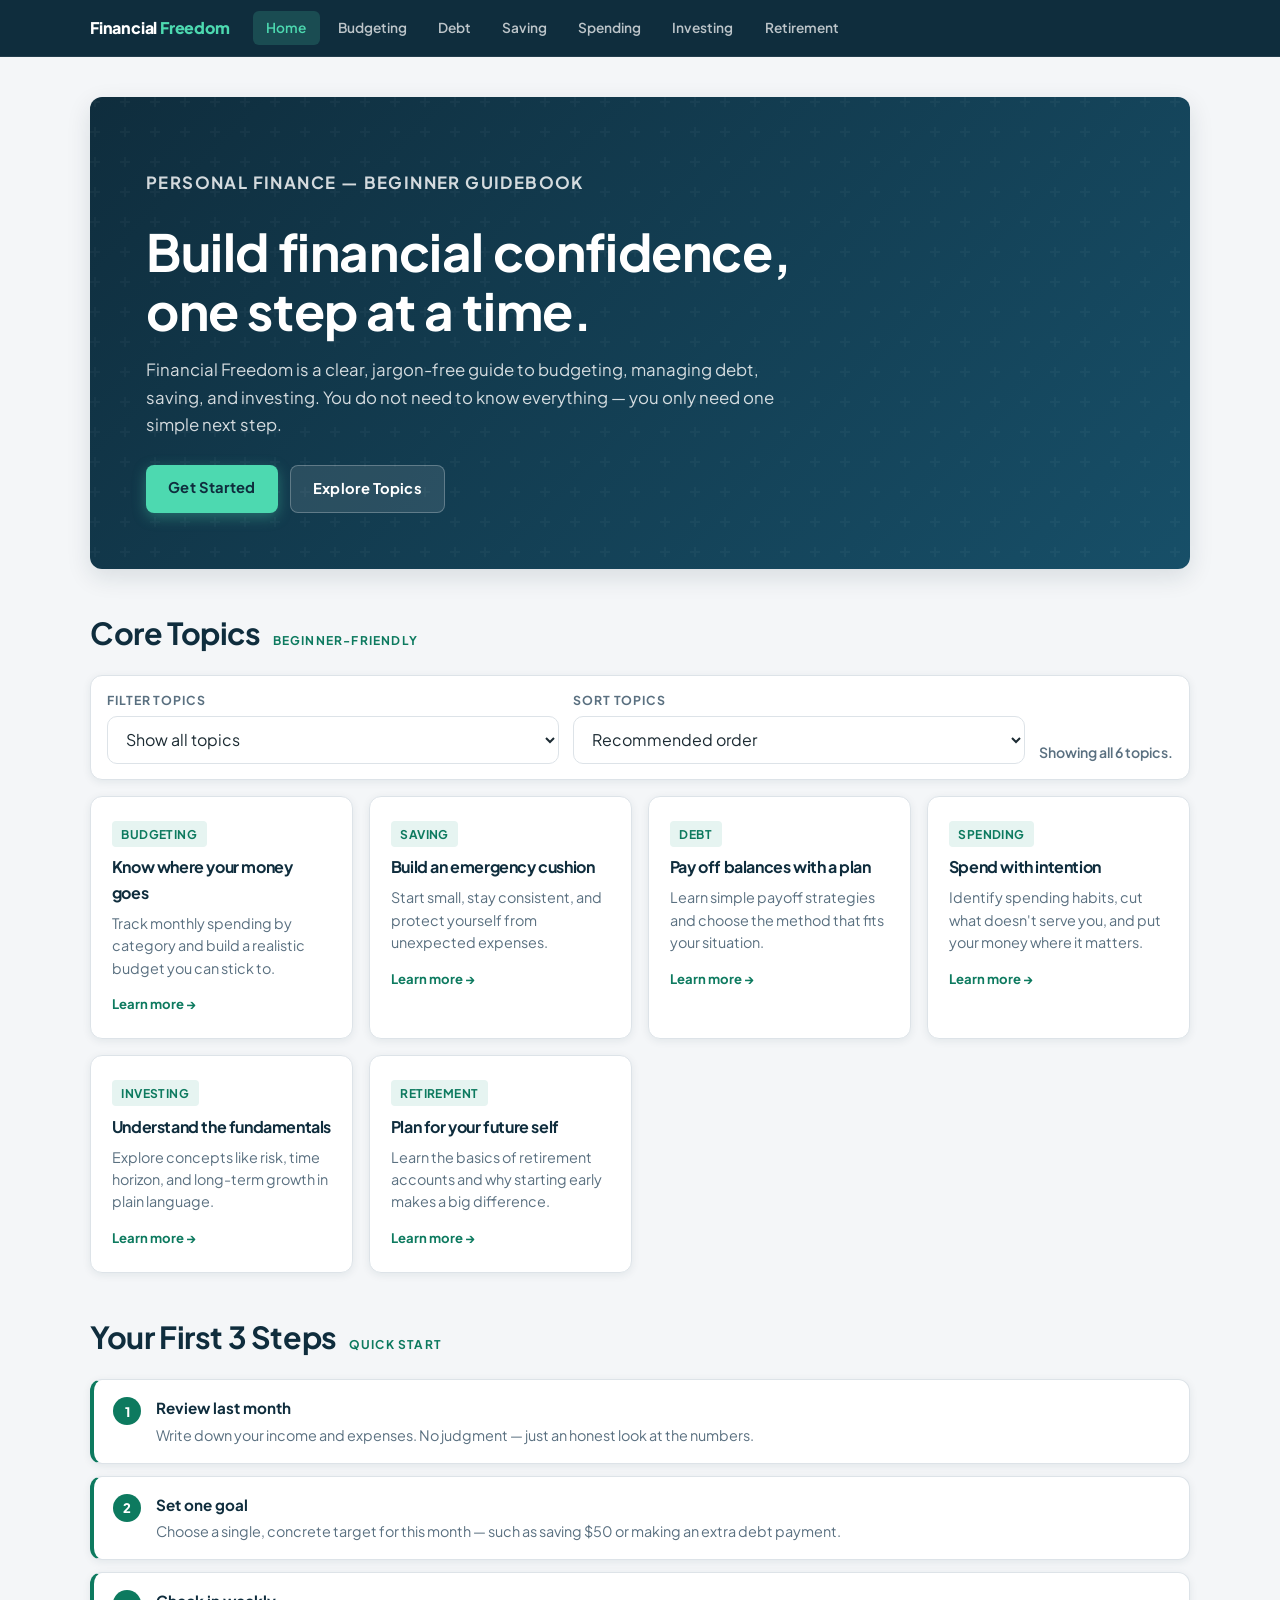
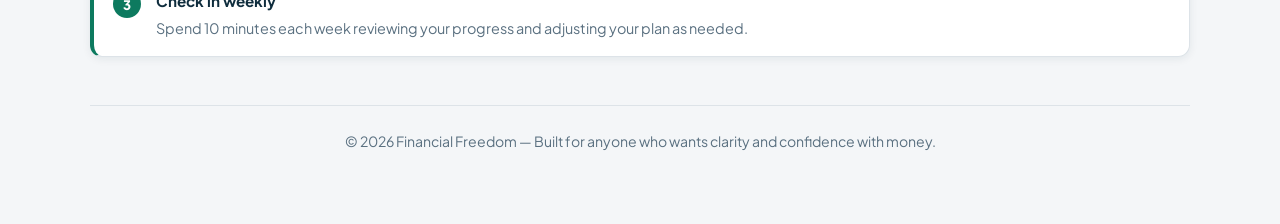
==== commit 4ec8e929: "changes" ====
--- a/index.html
+++ b/index.html
@@ -241,6 +241,74 @@
 				gap: 1rem;
 			}
 
+			.topic-toolbar {
+				display: flex;
+				align-items: end;
+				justify-content: space-between;
+				gap: 0.9rem;
+				flex-wrap: wrap;
+				margin-bottom: 1rem;
+				padding: 0.95rem 1rem;
+				background: var(--surface);
+				border: 1px solid var(--border);
+				border-radius: var(--radius);
+				box-shadow: var(--shadow-sm);
+			}
+
+			.toolbar-group {
+				display: grid;
+				gap: 0.32rem;
+				min-width: 220px;
+				flex: 1;
+			}
+
+			.toolbar-group label {
+				font-size: 0.77rem;
+				font-weight: 700;
+				letter-spacing: 0.9px;
+				text-transform: uppercase;
+				color: var(--text-muted);
+			}
+
+			.toolbar-group select {
+				width: 100%;
+				padding: 0.72rem 0.85rem;
+				font: inherit;
+				color: var(--text);
+				background: #fff;
+				border: 1.5px solid var(--border);
+				border-radius: 10px;
+				transition: border-color 180ms ease, box-shadow 180ms ease;
+			}
+
+			.toolbar-group select:focus {
+				outline: none;
+				border-color: var(--teal);
+				box-shadow: 0 0 0 3px rgba(13, 122, 95, 0.12);
+			}
+
+			.topic-summary {
+				margin: 0;
+				font-size: 0.88rem;
+				font-weight: 600;
+				color: var(--text-muted);
+			}
+
+			.empty-state {
+				display: none;
+				margin-top: 1rem;
+				padding: 1rem 1.1rem;
+				background: var(--surface);
+				border: 1px dashed var(--border);
+				border-radius: var(--radius);
+				color: var(--text-muted);
+				font-size: 0.92rem;
+			}
+
+			.empty-state.visible {
+				display: block;
+			}
+
 			.card {
 				background: var(--surface);
 				border: 1px solid var(--border);
@@ -370,6 +438,7 @@
 				.hero-cta { flex-direction: column; align-items: stretch; }
 				.btn { text-align: center; }
 				.cards { grid-template-columns: 1fr; }
+				.topic-toolbar { padding: 0.9rem; }
 			}
 
 			@media (max-width: 600px) {
@@ -415,49 +484,70 @@
 					<h2>Core Topics</h2>
 					<span class="section-tag">Beginner-Friendly</span>
 				</div>
-				<div class="cards">
-					<a class="card" href="budgeting.html">
+				<div class="topic-toolbar" aria-label="Topic filters and sorting">
+					<div class="toolbar-group">
+						<label for="topicFilter">Filter topics</label>
+						<select id="topicFilter">
+							<option value="all">Show all topics</option>
+							<option value="start">Best to start with</option>
+							<option value="stability">Build stability</option>
+							<option value="future">Plan ahead</option>
+						</select>
+					</div>
+					<div class="toolbar-group">
+						<label for="topicSort">Sort topics</label>
+						<select id="topicSort">
+							<option value="recommended">Recommended order</option>
+							<option value="az">A to Z</option>
+							<option value="goal">Fastest practical win</option>
+						</select>
+					</div>
+					<p class="topic-summary" id="topicSummary">Showing all 6 topics.</p>
+				</div>
+				<div class="cards" id="topicCards">
+					<a class="card" href="budgeting.html" data-focus="start stability" data-recommended="1" data-goal="2" data-title="Budgeting">
 						<span class="chip">Budgeting</span>
 						<h3>Know where your money goes</h3>
 						<p>Track monthly spending by category and build a realistic budget you can stick to.</p>
 						<span class="card-arrow">Learn more &rarr;</span>
 					</a>
 
-					<a class="card" href="debt.html">
+					<a class="card" href="debt.html" data-focus="stability" data-recommended="3" data-goal="1" data-title="Debt">
 						<span class="chip">Debt</span>
 						<h3>Pay off balances with a plan</h3>
 						<p>Learn simple payoff strategies and choose the method that fits your situation.</p>
 						<span class="card-arrow">Learn more &rarr;</span>
 					</a>
 
-					<a class="card" href="saving.html">
+					<a class="card" href="saving.html" data-focus="start stability" data-recommended="2" data-goal="3" data-title="Saving">
 						<span class="chip">Saving</span>
 						<h3>Build an emergency cushion</h3>
 						<p>Start small, stay consistent, and protect yourself from unexpected expenses.</p>
 						<span class="card-arrow">Learn more &rarr;</span>
 					</a>
 
-					<a class="card" href="investment.html">
+					<a class="card" href="investment.html" data-focus="future" data-recommended="5" data-goal="5" data-title="Investing">
 						<span class="chip">Investing</span>
 						<h3>Understand the fundamentals</h3>
 						<p>Explore concepts like risk, time horizon, and long-term growth in plain language.</p>
 						<span class="card-arrow">Learn more &rarr;</span>
 					</a>
 
-					<a class="card" href="spending.html">
+					<a class="card" href="spending.html" data-focus="start stability" data-recommended="4" data-goal="4" data-title="Spending">
 						<span class="chip">Spending</span>
 						<h3>Spend with intention</h3>
 						<p>Identify spending habits, cut what doesn't serve you, and put your money where it matters.</p>
 						<span class="card-arrow">Learn more &rarr;</span>
 					</a>
 
-					<a class="card" href="retirement.html">
+					<a class="card" href="retirement.html" data-focus="future" data-recommended="6" data-goal="6" data-title="Retirement">
 						<span class="chip">Retirement</span>
 						<h3>Plan for your future self</h3>
 						<p>Learn the basics of retirement accounts and why starting early makes a big difference.</p>
 						<span class="card-arrow">Learn more &rarr;</span>
 					</a>
 				</div>
+				<div class="empty-state" id="topicEmptyState">No topics match this filter yet. Try a different view.</div>
 			</section>
 
 			<section class="section" id="start" aria-label="Getting started steps">
@@ -494,5 +584,69 @@
 				&copy; 2026 Financial Freedom &mdash; Built for anyone who wants clarity and confidence with money.
 			</footer>
 		</main>
+		<script>
+			(function () {
+				const STORAGE_KEY = "ffSitePrefs";
+				let prefs;
+				try {
+					prefs = JSON.parse(localStorage.getItem(STORAGE_KEY) || "{}");
+				} catch (error) {
+					prefs = {};
+				}
+				prefs.lastVisitedPage = "index.html";
+				prefs.lastVisitedAt = new Date().toISOString();
+
+				const filterSelect = document.getElementById("topicFilter");
+				const sortSelect = document.getElementById("topicSort");
+				const cardsContainer = document.getElementById("topicCards");
+				const cards = Array.from(cardsContainer.querySelectorAll(".card"));
+				const summary = document.getElementById("topicSummary");
+				const emptyState = document.getElementById("topicEmptyState");
+
+				const savedView = prefs.topicGridView || {};
+				if (savedView.filter) filterSelect.value = savedView.filter;
+				if (savedView.sort) sortSelect.value = savedView.sort;
+
+				function applyTopicView() {
+					const filterValue = filterSelect.value;
+					const sortValue = sortSelect.value;
+					const visibleCards = cards.filter(function (card) {
+						if (filterValue === "all") return true;
+						return (card.dataset.focus || "").split(" ").indexOf(filterValue) !== -1;
+					});
+
+					cards.forEach(function (card) {
+						card.style.display = visibleCards.indexOf(card) === -1 ? "none" : "block";
+					});
+
+					visibleCards.sort(function (a, b) {
+						if (sortValue === "az") {
+							return a.dataset.title.localeCompare(b.dataset.title);
+						}
+						if (sortValue === "goal") {
+							return Number(a.dataset.goal) - Number(b.dataset.goal);
+						}
+						return Number(a.dataset.recommended) - Number(b.dataset.recommended);
+					});
+
+					visibleCards.forEach(function (card) {
+						cardsContainer.appendChild(card);
+					});
+
+					emptyState.classList.toggle("visible", visibleCards.length === 0);
+					summary.textContent = visibleCards.length === cards.length && filterValue === "all"
+						? "Showing all 6 topics."
+						: "Showing " + visibleCards.length + " topic" + (visibleCards.length === 1 ? "" : "s") + ".";
+
+					prefs.topicGridView = { filter: filterValue, sort: sortValue };
+					localStorage.setItem(STORAGE_KEY, JSON.stringify(prefs));
+				}
+
+				filterSelect.addEventListener("change", applyTopicView);
+				sortSelect.addEventListener("change", applyTopicView);
+				applyTopicView();
+				localStorage.setItem(STORAGE_KEY, JSON.stringify(prefs));
+			})();
+		</script>
 	</body>
 </html>
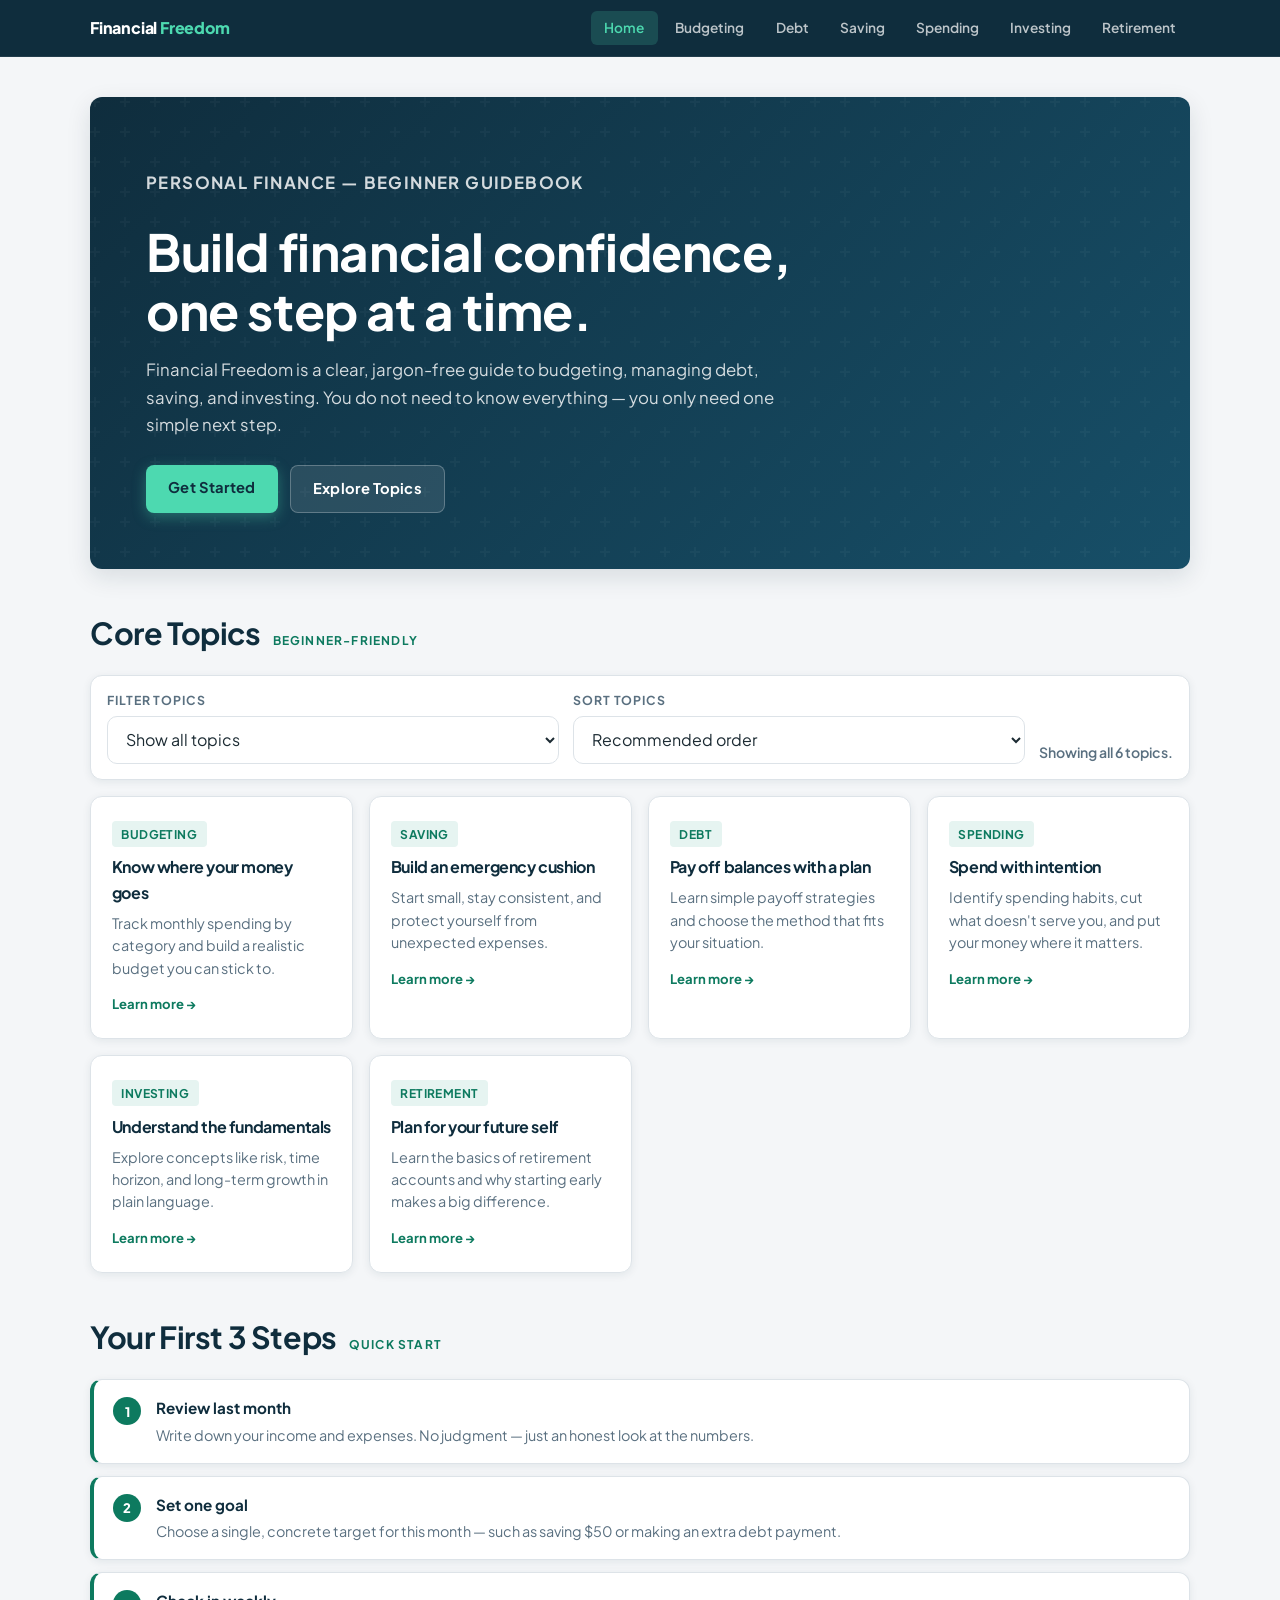
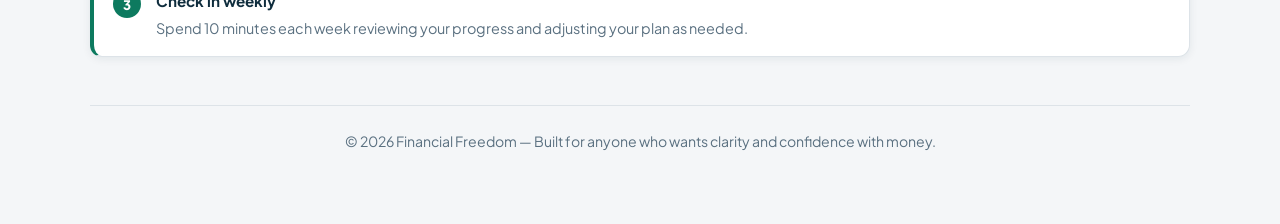
==== commit 50e750ea: "changes" ====
--- a/index.html
+++ b/index.html
@@ -63,8 +63,62 @@
 				margin: 0 auto;
 				display: flex;
 				align-items: center;
+				justify-content: space-between;
 				gap: 0.25rem;
 				height: 56px;
+				position: relative;
+			}
+
+			.nav-toggle {
+				display: none;
+				align-items: center;
+				justify-content: center;
+				width: 42px;
+				height: 42px;
+				border: 1px solid rgba(255, 255, 255, 0.18);
+				border-radius: 8px;
+				background: transparent;
+				color: #ffffff;
+				cursor: pointer;
+				flex-shrink: 0;
+				transition: background 180ms ease, border-color 180ms ease;
+			}
+
+			.nav-toggle:hover,
+			.nav-toggle:focus-visible {
+				background: rgba(255, 255, 255, 0.08);
+				border-color: rgba(255, 255, 255, 0.3);
+				outline: none;
+			}
+
+			.nav-toggle-bar {
+				display: block;
+				width: 18px;
+				height: 2px;
+				border-radius: 999px;
+				background: currentColor;
+				position: relative;
+			}
+
+			.nav-toggle-bar::before,
+			.nav-toggle-bar::after {
+				content: "";
+				position: absolute;
+				left: 0;
+				width: 18px;
+				height: 2px;
+				border-radius: 999px;
+				background: currentColor;
+			}
+
+			.nav-toggle-bar::before { top: -6px; }
+			.nav-toggle-bar::after { top: 6px; }
+
+			.nav-links {
+				display: flex;
+				align-items: center;
+				gap: 0.25rem;
+				margin-left: auto;
 			}
 
 			.nav-brand {
@@ -442,9 +496,12 @@
 			}
 
 			@media (max-width: 600px) {
-				.top-nav-inner { height: auto; flex-wrap: wrap; padding: 0.5rem 0; gap: 0.2rem; }
-				.nav-brand { width: 100%; padding: 0.3rem 0 0.2rem; }
-				.nav-btn { font-size: 0.8rem; padding: 0.3rem 0.65rem; }
+				.top-nav-inner { height: auto; flex-wrap: wrap; padding: 0.45rem 0; gap: 0.5rem; }
+				.nav-brand { margin-right: auto; padding: 0.25rem 0; }
+				.nav-toggle { display: inline-flex; }
+				.nav-links { display: none; width: 100%; flex-direction: column; align-items: stretch; gap: 0.2rem; padding: 0.3rem 0 0.15rem; margin-left: 0; }
+				.top-nav[data-open="true"] .nav-links { display: flex; }
+				.nav-btn { font-size: 0.84rem; padding: 0.65rem 0.8rem; border-radius: 8px; }
 			}
 
 			@media (max-width: 420px) {
@@ -456,13 +513,18 @@
 		<nav class="top-nav" aria-label="Site navigation">
 			<div class="top-nav-inner">
 				<a class="nav-brand" href="index.html">Financial <span>Freedom</span></a>
-				<a class="nav-btn active" href="index.html">Home</a>
-				<a class="nav-btn" href="budgeting.html">Budgeting</a>
-				<a class="nav-btn" href="debt.html">Debt</a>
-				<a class="nav-btn" href="saving.html">Saving</a>
-				<a class="nav-btn" href="spending.html">Spending</a>
-				<a class="nav-btn" href="investment.html">Investing</a>
-				<a class="nav-btn" href="retirement.html">Retirement</a>
+				<button class="nav-toggle" type="button" aria-expanded="false" aria-controls="site-nav-links" aria-label="Open navigation menu">
+					<span class="nav-toggle-bar" aria-hidden="true"></span>
+				</button>
+				<div class="nav-links" id="site-nav-links">
+					<a class="nav-btn active" href="index.html">Home</a>
+					<a class="nav-btn" href="budgeting.html">Budgeting</a>
+					<a class="nav-btn" href="debt.html">Debt</a>
+					<a class="nav-btn" href="saving.html">Saving</a>
+					<a class="nav-btn" href="spending.html">Spending</a>
+					<a class="nav-btn" href="investment.html">Investing</a>
+					<a class="nav-btn" href="retirement.html">Retirement</a>
+				</div>
 			</div>
 		</nav>
 		<main class="page">
@@ -598,6 +660,8 @@
 
 				const filterSelect = document.getElementById("topicFilter");
 				const sortSelect = document.getElementById("topicSort");
+				const topNav = document.querySelector(".top-nav");
+				const navToggle = document.querySelector(".nav-toggle");
 				const cardsContainer = document.getElementById("topicCards");
 				const cards = Array.from(cardsContainer.querySelectorAll(".card"));
 				const summary = document.getElementById("topicSummary");
@@ -606,6 +670,14 @@
 				const savedView = prefs.topicGridView || {};
 				if (savedView.filter) filterSelect.value = savedView.filter;
 				if (savedView.sort) sortSelect.value = savedView.sort;
+
+				if (navToggle && topNav) {
+					navToggle.addEventListener("click", function () {
+						const isOpen = topNav.getAttribute("data-open") === "true";
+						topNav.setAttribute("data-open", isOpen ? "false" : "true");
+						navToggle.setAttribute("aria-expanded", isOpen ? "false" : "true");
+					});
+				}
 
 				function applyTopicView() {
 					const filterValue = filterSelect.value;
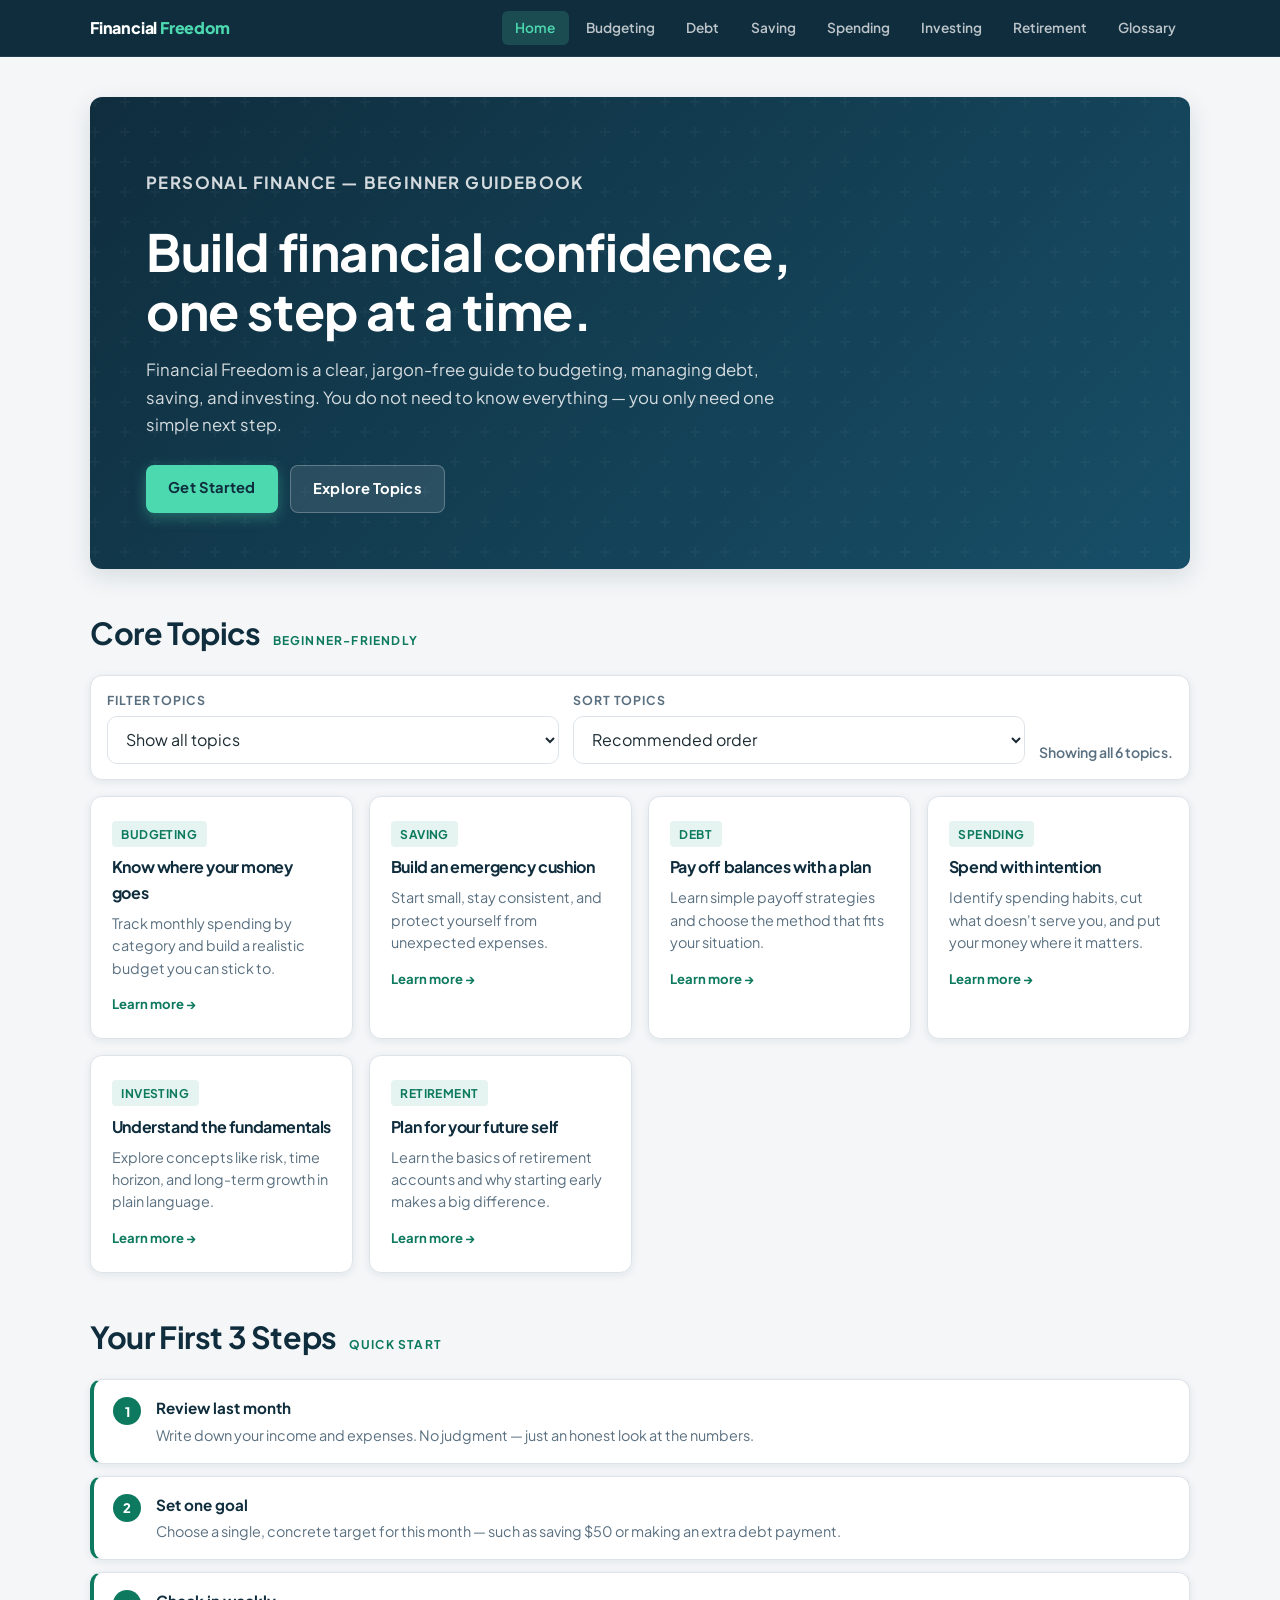
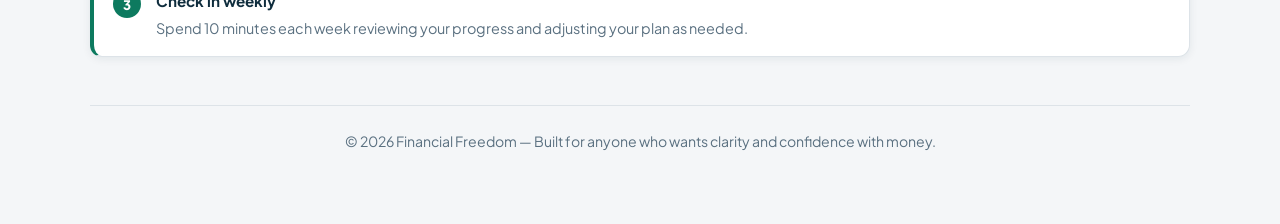
==== commit fcbcc612: "more changes" ====
--- a/index.html
+++ b/index.html
@@ -524,6 +524,7 @@
 					<a class="nav-btn" href="spending.html">Spending</a>
 					<a class="nav-btn" href="investment.html">Investing</a>
 					<a class="nav-btn" href="retirement.html">Retirement</a>
+					<a class="nav-btn" href="glossary.html">Glossary</a>
 				</div>
 			</div>
 		</nav>
